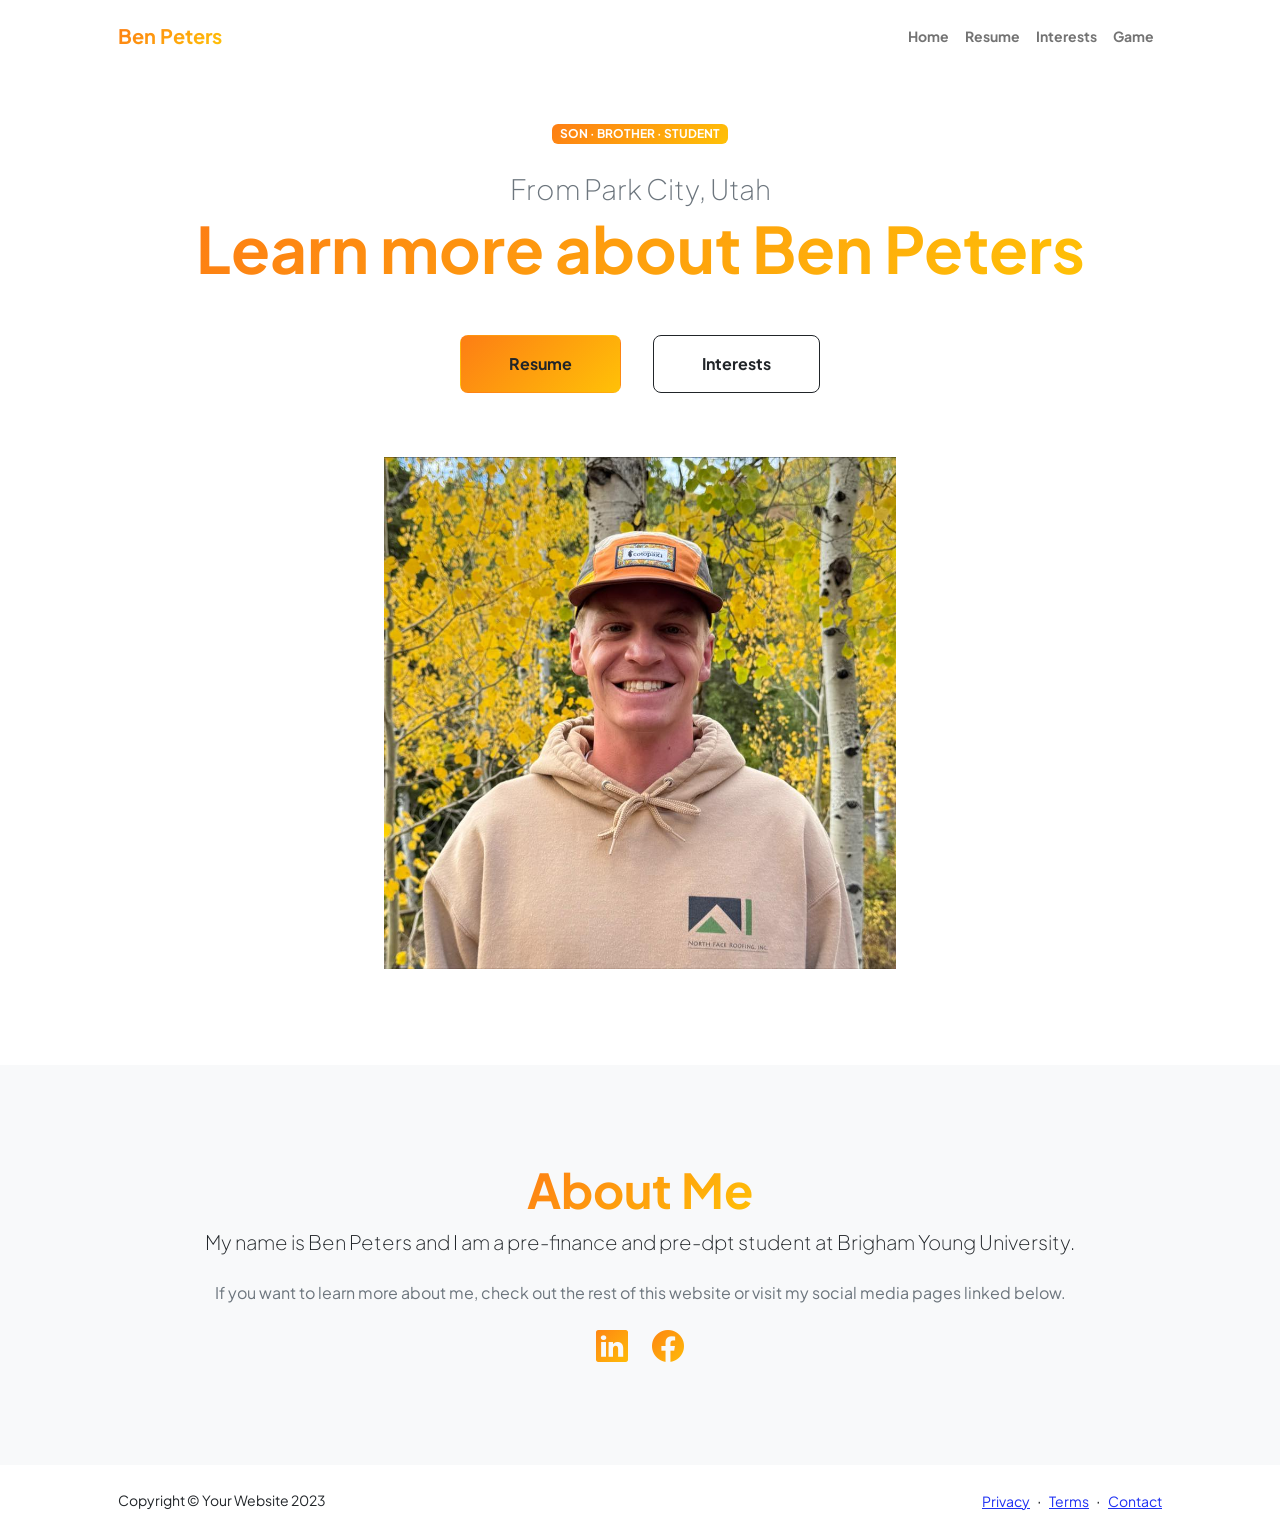
==== index.html @ b8b5d7b4 "Add files via upload" ====
<!DOCTYPE html>
<html lang="en">
    <head>
        <meta charset="utf-8" />
        <meta name="viewport" content="width=device-width, initial-scale=1, shrink-to-fit=no" />
        <meta name="description" content="" />
        <meta name="author" content="" />
        <title>Personal - Start Bootstrap Theme</title>
        <!-- Favicon-->
        <link rel="icon" type="image/x-icon" href="assets/favicon.ico" />
        <!-- Custom Google font-->
        <link rel="preconnect" href="https://fonts.googleapis.com" />
        <link rel="preconnect" href="https://fonts.gstatic.com" crossorigin />
        <link href="https://fonts.googleapis.com/css2?family=Plus+Jakarta+Sans:wght@100;200;300;400;500;600;700;800;900&amp;display=swap" rel="stylesheet" />
        <!-- Bootstrap icons-->
        <link href="https://cdn.jsdelivr.net/npm/bootstrap-icons@1.8.1/font/bootstrap-icons.css" rel="stylesheet" />
        <!-- Core theme CSS (includes Bootstrap)-->
        <link href="css/styles.css" rel="stylesheet" />
    </head>
    <body class="d-flex flex-column h-100">
        <main class="flex-shrink-0">
            <!-- Navigation-->
            <nav class="navbar navbar-expand-lg navbar-light bg-white py-3">
                <div class="container px-5">
                    <a class="navbar-brand" href="index.html"><span class="fw-bolder text-gradient">Ben Peters</span></a>
                    <button class="navbar-toggler" type="button" data-bs-toggle="collapse" data-bs-target="#navbarSupportedContent" aria-controls="navbarSupportedContent" aria-expanded="false" aria-label="Toggle navigation"><span class="navbar-toggler-icon"></span></button>
                    <div class="collapse navbar-collapse" id="navbarSupportedContent">
                        <ul class="navbar-nav ms-auto mb-2 mb-lg-0 small fw-bolder">
                            <li class="nav-item"><a class="nav-link" href="index.html">Home</a></li>
                            <li class="nav-item"><a class="nav-link" href="resume.html">Resume</a></li>
                            <li class="nav-item"><a class="nav-link" href="interests.html">Interests</a></li>
                            <li class="nav-item"><a class="nav-link" href="game.html">Game</a></li>
                        </ul>
                    </div>
                </div>
            </nav>
            <!-- Header-->
            <header class="py-5">
                <div class="container px-5 pb-5">
                    <div class="row gx-5 align-items-center">
                        <div class="col-xxl-5">
                            <!-- Header text content-->
                            <div class="text-center text-xxl-start">
                                <div class="badge bg-gradient-primary-to-secondary text-white mb-4"><div class="text-uppercase">Son &middot; Brother &middot; Student</div></div>
                                <div class="fs-3 fw-light text-muted">From Park City, Utah</div>
                                <h1 class="display-3 fw-bolder mb-5"><span class="text-gradient d-inline">Learn more about Ben Peters</span></h1>
                                <div class="d-grid gap-3 d-sm-flex justify-content-sm-center justify-content-xxl-start mb-3">
                                    <a class="btn bg-gradient-primary-to-secondary btn-lg px-5 py-3 me-sm-3 fs-6 fw-bolder" href="resume.html">Resume</a>
                                    <a class="btn btn-outline-dark btn-lg px-5 py-3 fs-6 fw-bolder" href="interests.html">Interests</a>
                                </div>
                            </div>
                        </div>
                        <div class="col-xxl-7">
                            <!-- Header profile picture-->
                            <div class="d-flex justify-content-center mt-5 mt-xxl-0">
                                <div class="profile bg-gradient-primary-to-secondary">
                                    <!-- TIP: For best results, use a photo with a transparent background like the demo example below-->
                                    <!-- Watch a tutorial on how to do this on YouTube (link)-->
                                    <img class="profile-img" src="assets/me.jpg" alt="..." />
                                </div>
                            </div>
                        </div>
                    </div>
                </div>
            </header>
            <!-- About Section-->
            <section class="bg-light py-5">
                <div class="container px-5">
                    <div class="row gx-5 justify-content-center">
                        <div class="col-xxl-8">
                            <div class="text-center my-5">
                                <h2 class="display-5 fw-bolder"><span class="text-gradient d-inline">About Me</span></h2>
                                <p class="lead fw-light mb-4">My name is Ben Peters and I am a pre-finance and pre-dpt student at Brigham Young University.</p>
                                <p class="text-muted">If you want to learn more about me, check out the rest of this website or visit my social media pages linked below.</p>
                                <div class="d-flex justify-content-center fs-2 gap-4">
                                    <a class="text-gradient" href="https://www.linkedin.com/in/ben-peters-546367231/" target="_blank" rel="noopener noreferrer"><i class="bi bi-linkedin"></i></a>
                                    <a class="text-gradient" href="https://www.facebook.com/ben.peters.7169709" target="_blank" rel="noopener noreferrer"><i class="bi bi-facebook"></i></a>
                                </div>
                            </div>
                        </div>
                    </div>
                </div>
            </section>
        </main>
        <!-- Footer-->
        <footer class="bg-white py-4 mt-auto">
            <div class="container px-5">
                <div class="row align-items-center justify-content-between flex-column flex-sm-row">
                    <div class="col-auto"><div class="small m-0">Copyright &copy; Your Website 2023</div></div>
                    <div class="col-auto">
                        <a class="small" href="#!">Privacy</a>
                        <span class="mx-1">&middot;</span>
                        <a class="small" href="#!">Terms</a>
                        <span class="mx-1">&middot;</span>
                        <a class="small" href="#!">Contact</a>
                    </div>
                </div>
            </div>
        </footer>
        <!-- Bootstrap core JS-->
        <script src="https://cdn.jsdelivr.net/npm/bootstrap@5.2.3/dist/js/bootstrap.bundle.min.js"></script>
        <!-- Core theme JS-->
        <script src="js/scripts.js"></script>
    </body>
</html>
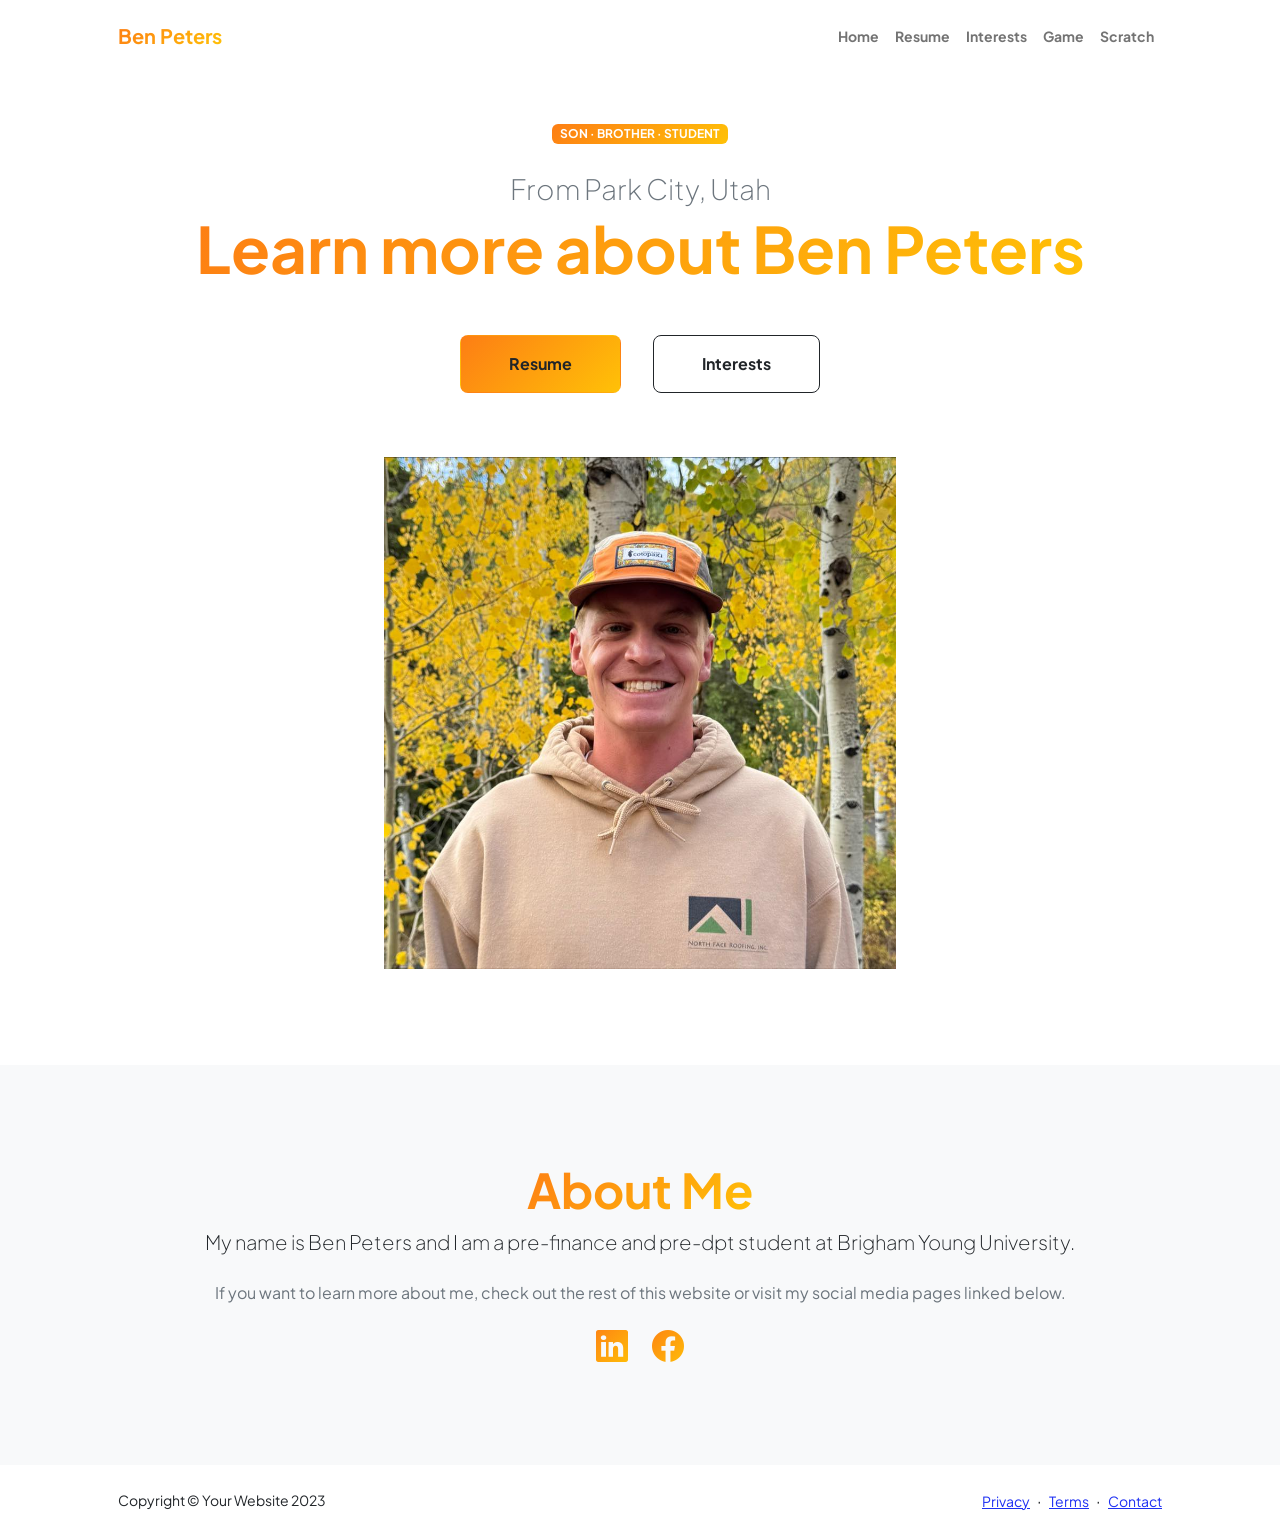
==== commit 53af1eec: "Add files via upload" ====
--- a/index.html
+++ b/index.html
@@ -30,6 +30,7 @@
                             <li class="nav-item"><a class="nav-link" href="resume.html">Resume</a></li>
                             <li class="nav-item"><a class="nav-link" href="interests.html">Interests</a></li>
                             <li class="nav-item"><a class="nav-link" href="game.html">Game</a></li>
+                            <li class="nav-item"><a class="nav-link" href="scratch.html">Scratch</a></li>
                         </ul>
                     </div>
                 </div>
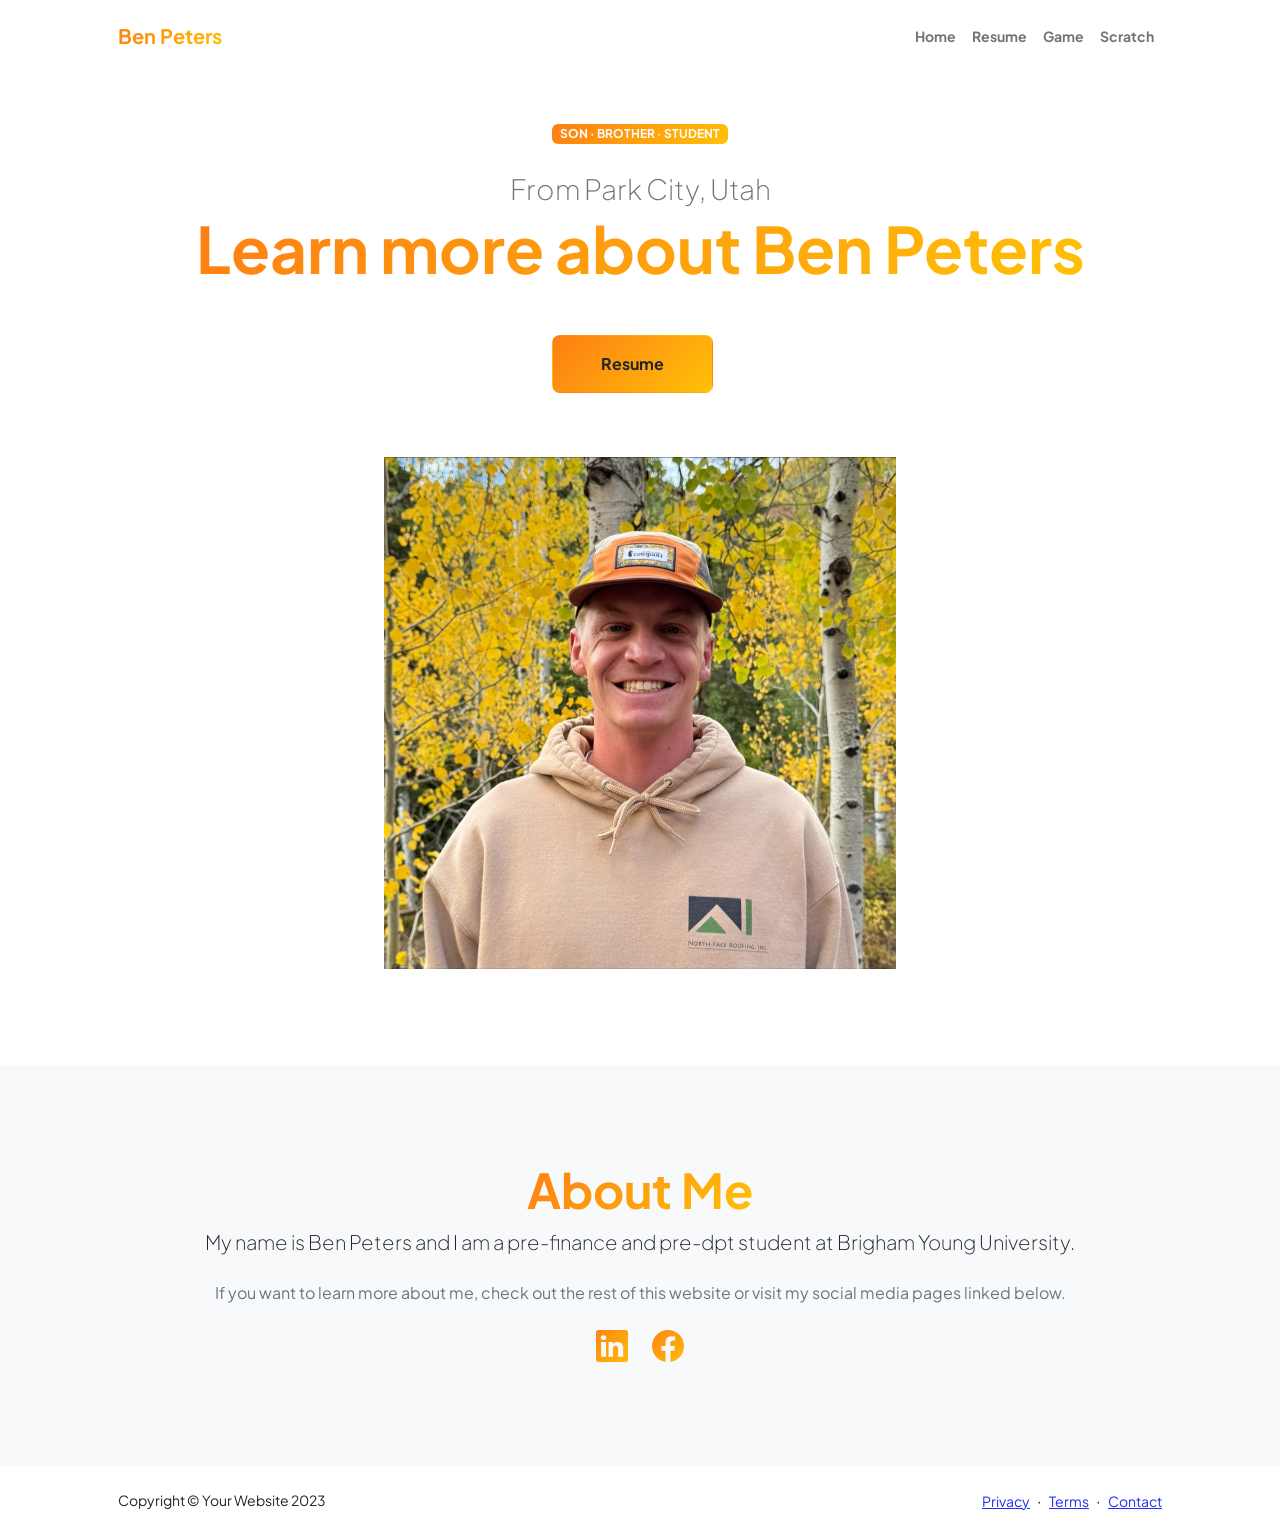
==== commit 20c77af9: "Add files via upload" ====
--- a/index.html
+++ b/index.html
@@ -28,7 +28,6 @@
                         <ul class="navbar-nav ms-auto mb-2 mb-lg-0 small fw-bolder">
                             <li class="nav-item"><a class="nav-link" href="index.html">Home</a></li>
                             <li class="nav-item"><a class="nav-link" href="resume.html">Resume</a></li>
-                            <li class="nav-item"><a class="nav-link" href="interests.html">Interests</a></li>
                             <li class="nav-item"><a class="nav-link" href="game.html">Game</a></li>
                             <li class="nav-item"><a class="nav-link" href="scratch.html">Scratch</a></li>
                         </ul>
@@ -47,7 +46,6 @@
                                 <h1 class="display-3 fw-bolder mb-5"><span class="text-gradient d-inline">Learn more about Ben Peters</span></h1>
                                 <div class="d-grid gap-3 d-sm-flex justify-content-sm-center justify-content-xxl-start mb-3">
                                     <a class="btn bg-gradient-primary-to-secondary btn-lg px-5 py-3 me-sm-3 fs-6 fw-bolder" href="resume.html">Resume</a>
-                                    <a class="btn btn-outline-dark btn-lg px-5 py-3 fs-6 fw-bolder" href="interests.html">Interests</a>
                                 </div>
                             </div>
                         </div>
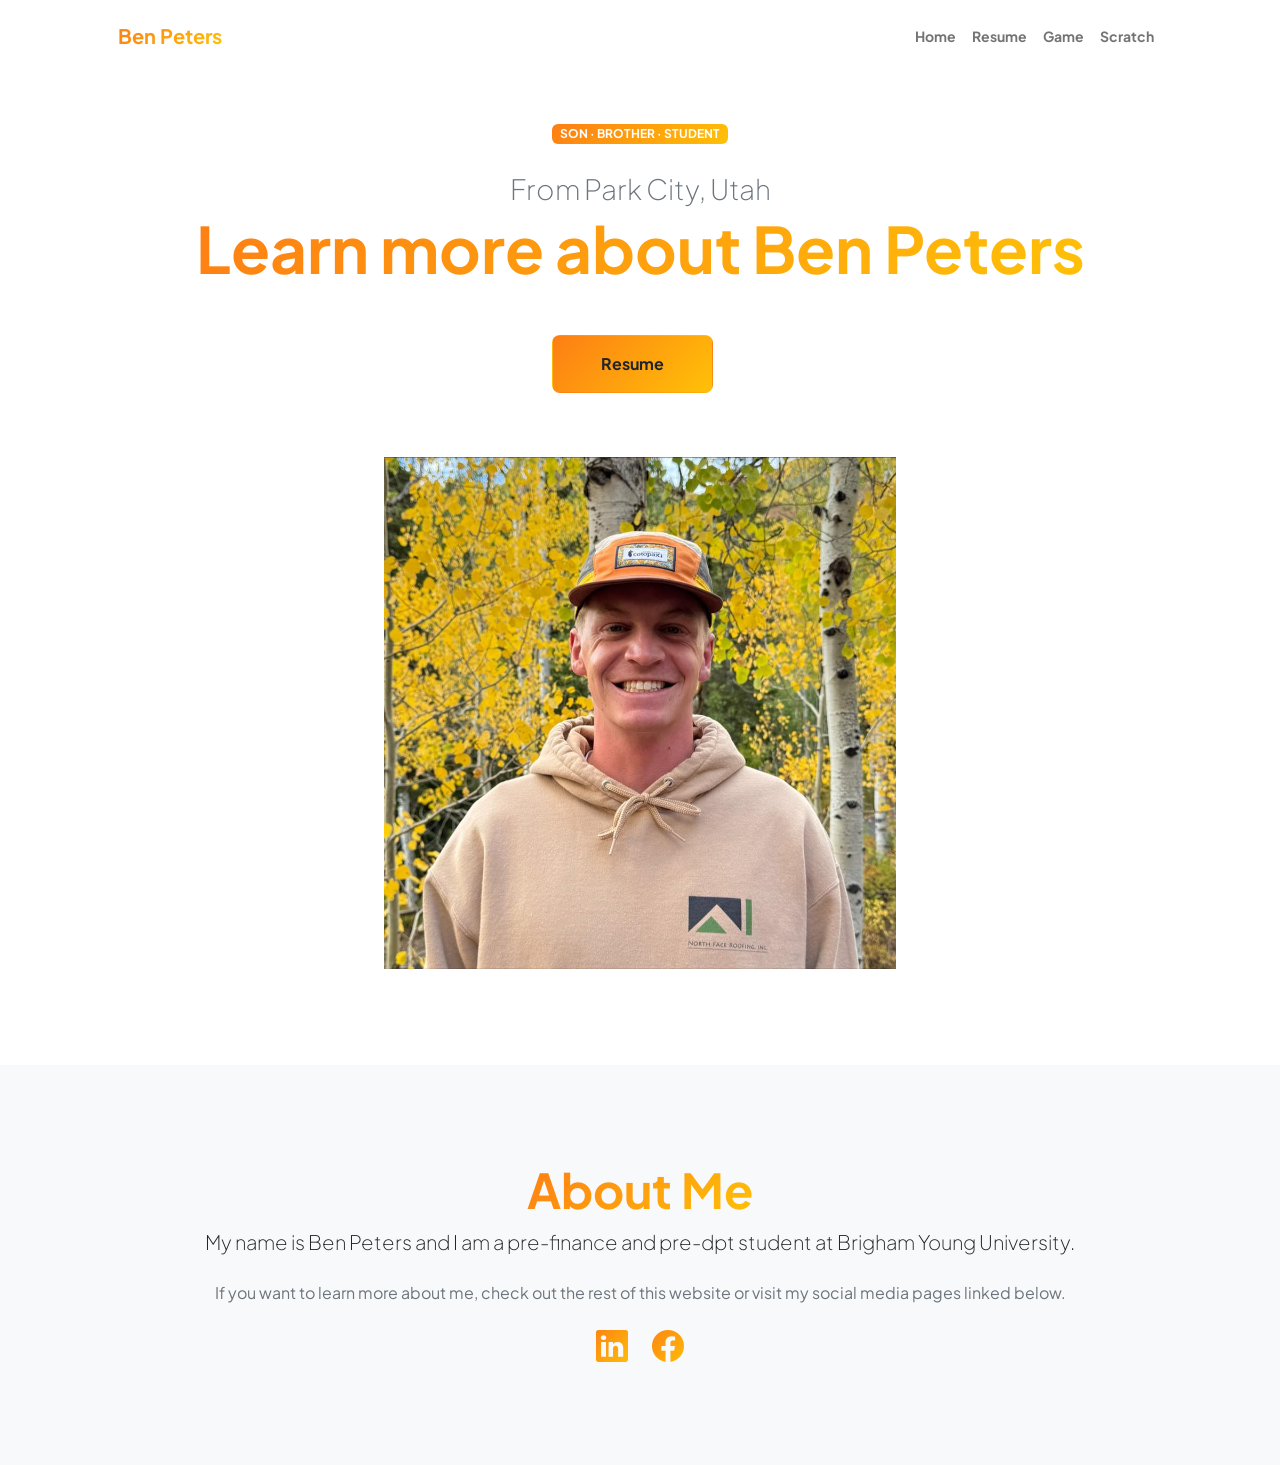
==== commit d96a0a2f: "Add files via upload" ====
--- a/index.html
+++ b/index.html
@@ -81,21 +81,6 @@
                 </div>
             </section>
         </main>
-        <!-- Footer-->
-        <footer class="bg-white py-4 mt-auto">
-            <div class="container px-5">
-                <div class="row align-items-center justify-content-between flex-column flex-sm-row">
-                    <div class="col-auto"><div class="small m-0">Copyright &copy; Your Website 2023</div></div>
-                    <div class="col-auto">
-                        <a class="small" href="#!">Privacy</a>
-                        <span class="mx-1">&middot;</span>
-                        <a class="small" href="#!">Terms</a>
-                        <span class="mx-1">&middot;</span>
-                        <a class="small" href="#!">Contact</a>
-                    </div>
-                </div>
-            </div>
-        </footer>
         <!-- Bootstrap core JS-->
         <script src="https://cdn.jsdelivr.net/npm/bootstrap@5.2.3/dist/js/bootstrap.bundle.min.js"></script>
         <!-- Core theme JS-->
